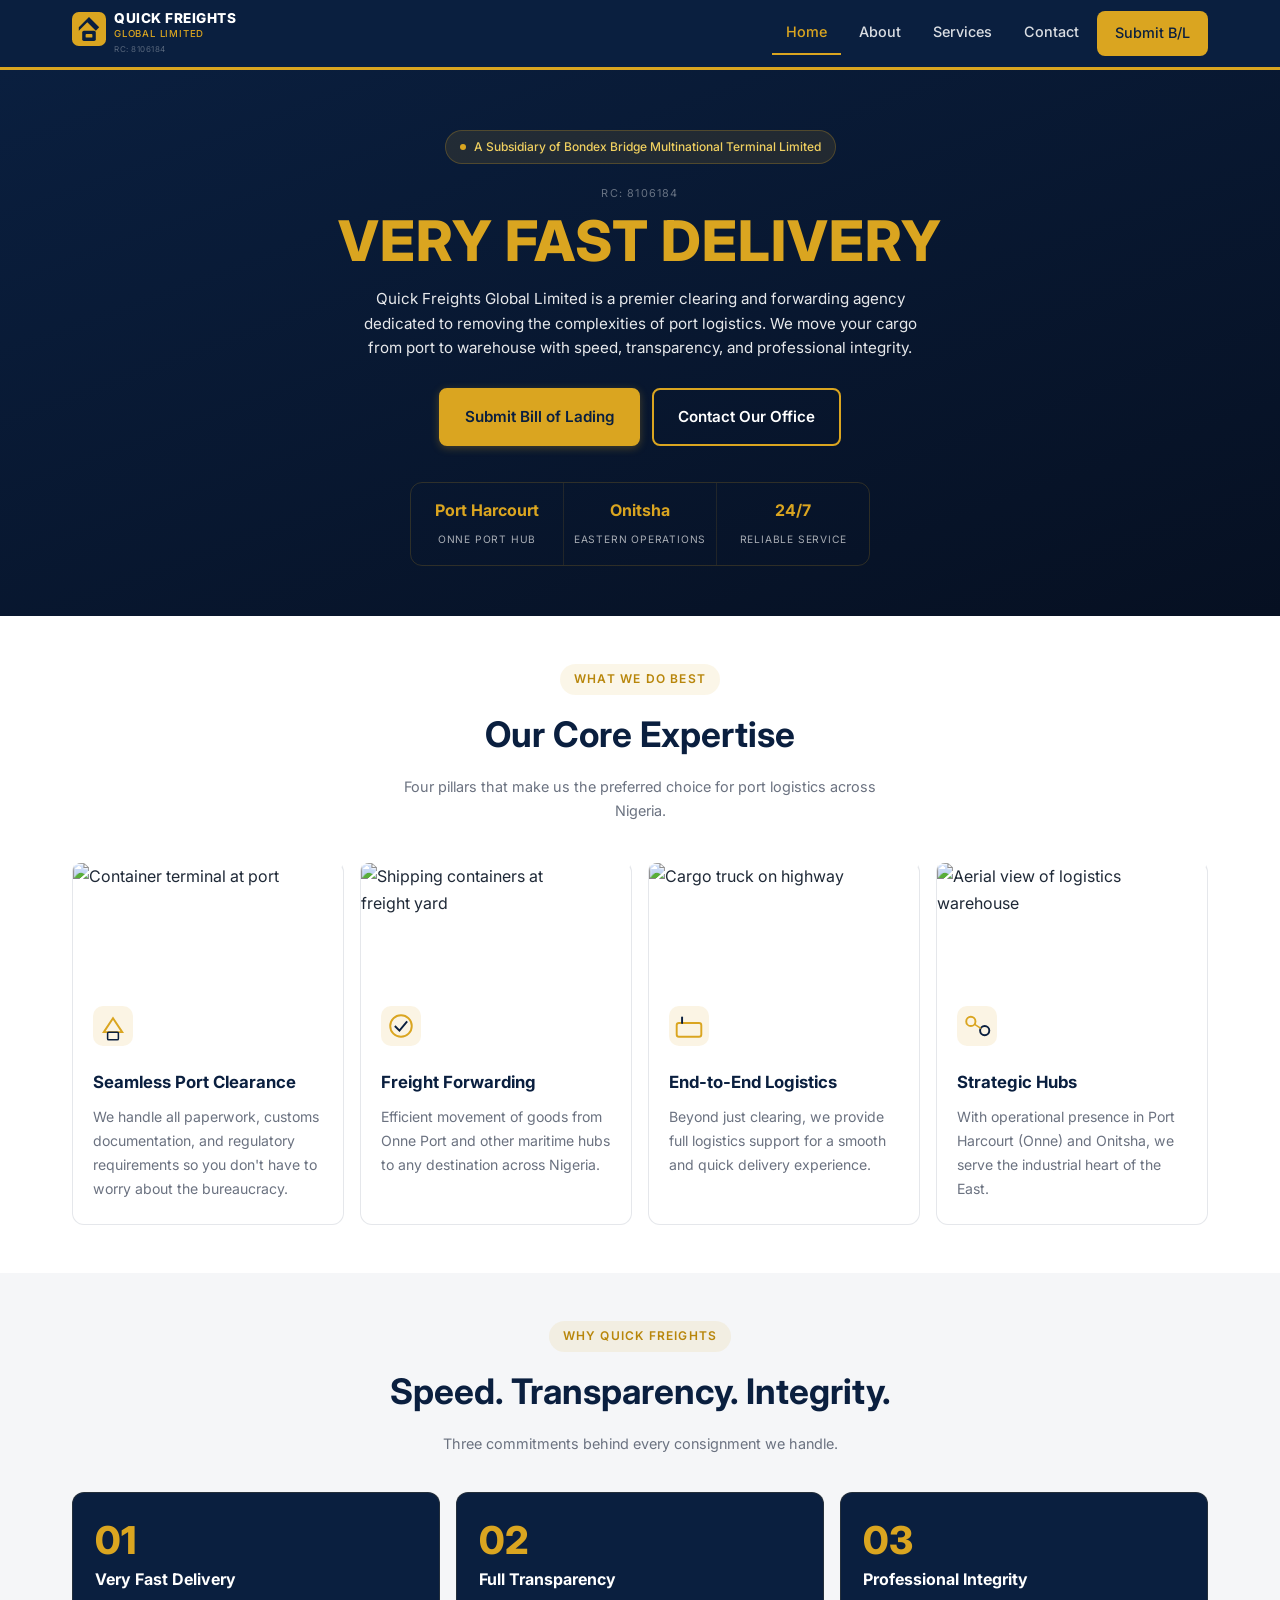
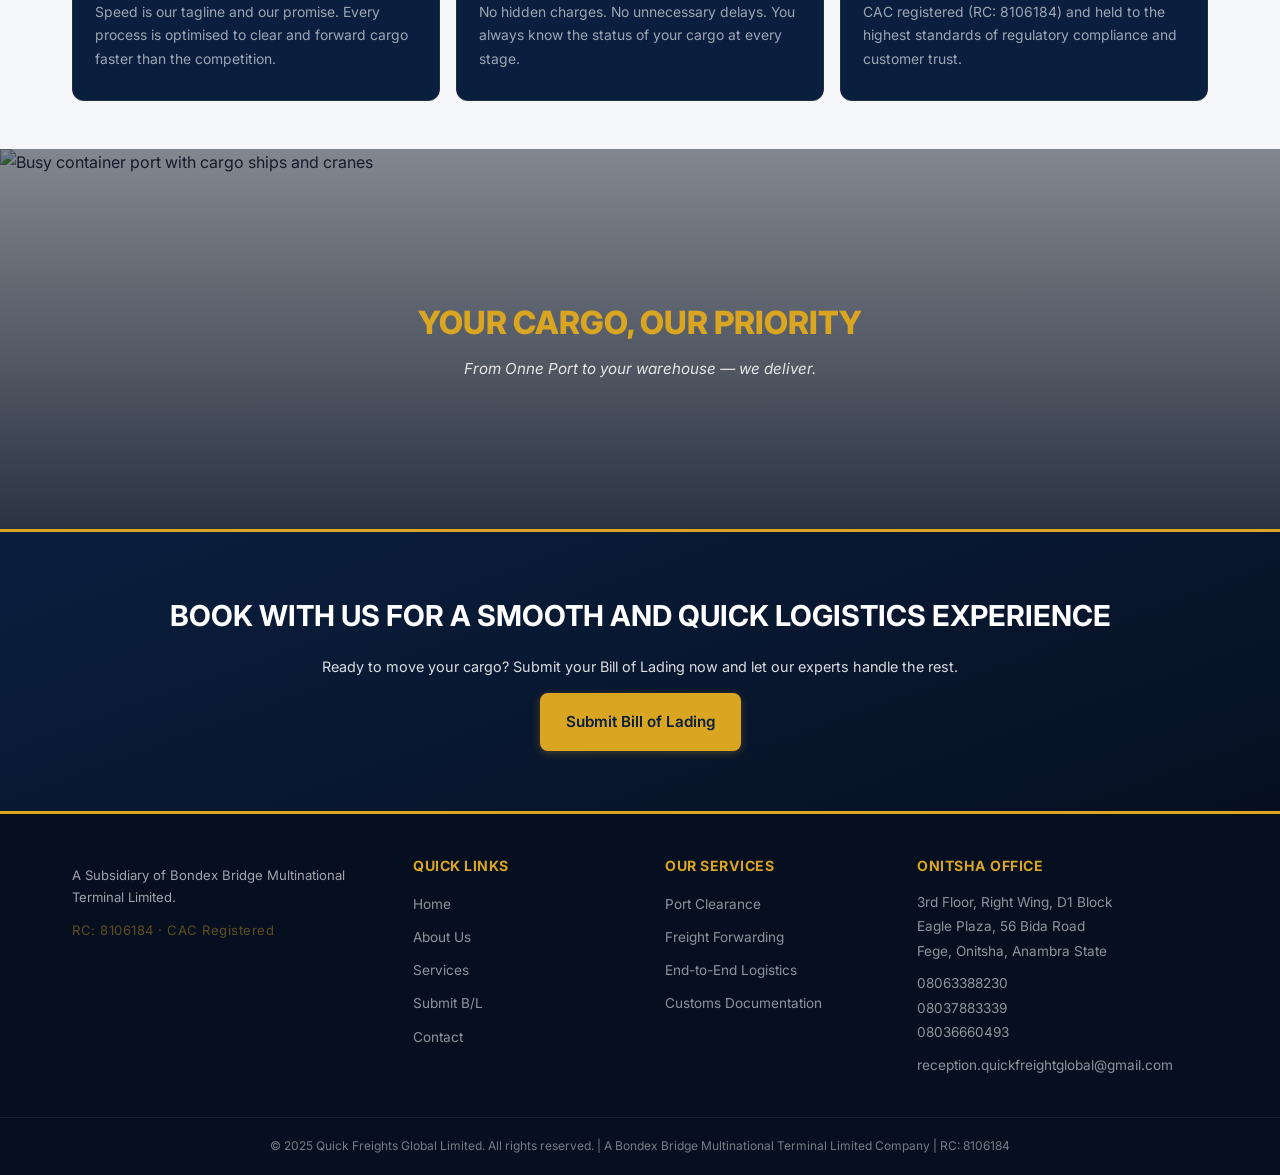
==== index.html @ 8887e92e "Add files via upload Initial website upload" ====
<!DOCTYPE html>
<html lang="en">
<head>
    <meta charset="UTF-8">
    <meta name="viewport" content="width=device-width, initial-scale=1.0, maximum-scale=5.0, viewport-fit=cover">
    <meta name="description" content="Quick Freights Global Limited — Very Fast Delivery. Premier clearing and forwarding agency in Nigeria. RC: 8106184.">
    <title>Quick Freights Global Limited | Very Fast Delivery</title>
    <link rel="stylesheet" href="styles.css">
    <link rel="preconnect" href="https://fonts.googleapis.com">
    <link rel="preconnect" href="https://fonts.gstatic.com" crossorigin>
    <link href="https://fonts.googleapis.com/css2?family=Inter:wght@400;500;600;700;800&display=swap" rel="stylesheet">
</head>
<body>
<a href="#main-content" class="skip-link">Skip to main content</a>

<header class="site-header">
    <div class="container header-inner">
        <a href="index.html" class="logo-link" aria-label="Quick Freights Global Limited Home">
            <div class="logo">
                <div class="logo-icon">
                    <svg width="40" height="40" viewBox="0 0 40 40" fill="none" aria-hidden="true"><rect width="40" height="40" rx="8" fill="#DAA520"/><path d="M8 22 L18 12 L28 22 L32 18 L20 6 L8 18 Z" fill="#0A1F3F"/><rect x="12" y="22" width="16" height="12" rx="2" fill="#0A1F3F"/><rect x="16" y="26" width="8" height="4" rx="1" fill="#DAA520"/></svg>
                </div>
                <div class="logo-text">
                    <span class="logo-name">QUICK FREIGHTS</span>
                    <span class="logo-sub">GLOBAL LIMITED</span>
                    <span class="logo-rc">RC: 8106184</span>
                </div>
            </div>
        </a>
        <nav class="main-nav" id="mainNav" aria-label="Main navigation">
            <button class="mobile-menu-toggle" id="menuToggle" aria-label="Toggle menu" aria-expanded="false"><span></span><span></span><span></span></button>
            <ul class="nav-list" id="navList">
                <li><a href="index.html" class="nav-link active">Home</a></li>
                <li><a href="about.html" class="nav-link">About</a></li>
                <li><a href="services.html" class="nav-link">Services</a></li>
                <li><a href="contact.html" class="nav-link">Contact</a></li>
                <li><a href="track.html" class="nav-link cta-nav">Submit B/L</a></li>
            </ul>
        </nav>
    </div>
</header>

<main id="main-content">

    <section class="hero">
        <div class="container hero-content">
            <div class="hero-badge"><span class="badge-dot"></span>A Subsidiary of Bondex Bridge Multinational Terminal Limited</div>
            <p class="hero-rc">RC: 8106184</p>
            <h1 class="hero-title">VERY FAST DELIVERY</h1>
            <p class="hero-subtitle">Quick Freights Global Limited is a premier clearing and forwarding agency dedicated to removing the complexities of port logistics. We move your cargo from port to warehouse with speed, transparency, and professional integrity.</p>
            <div class="hero-cta-group">
                <a href="track.html" class="btn btn-primary">Submit Bill of Lading</a>
                <a href="contact.html" class="btn btn-outline">Contact Our Office</a>
            </div>
            <div class="hero-stats">
                <div class="stat-item"><span class="stat-number">Port Harcourt</span><span class="stat-label">Onne Port Hub</span></div>
                <div class="stat-item"><span class="stat-number">Onitsha</span><span class="stat-label">Eastern Operations</span></div>
                <div class="stat-item"><span class="stat-number">24/7</span><span class="stat-label">Reliable Service</span></div>
            </div>
        </div>
    </section>

    <section class="expertise-section">
        <div class="container">
            <div class="section-header">
                <span class="section-tag">What We Do Best</span>
                <h2 class="section-title">Our Core Expertise</h2>
                <p class="section-desc">Four pillars that make us the preferred choice for port logistics across Nigeria.</p>
            </div>
            <div class="expertise-grid">
                <div class="expertise-card">
                    <div class="expertise-img"><img src="https://images.unsplash.com/photo-1586528116311-ad8dd3c8310d?w=400&q=75" alt="Container terminal at port" loading="lazy" width="400" height="225"></div>
                    <div class="expertise-icon" aria-hidden="true"><svg width="48" height="48" viewBox="0 0 52 52" fill="none"><rect width="52" height="52" rx="13" fill="#DAA520" fill-opacity="0.12"/><path d="M14 34 L26 16 L38 34 Z" stroke="#DAA520" stroke-width="2.5" fill="none"/><rect x="19" y="34" width="14" height="10" rx="1.5" stroke="#0A1F3F" stroke-width="2" fill="none"/></svg></div>
                    <h3>Seamless Port Clearance</h3>
                    <p>We handle all paperwork, customs documentation, and regulatory requirements so you don't have to worry about the bureaucracy.</p>
                </div>
                <div class="expertise-card">
                    <div class="expertise-img"><img src="https://images.unsplash.com/photo-1566576912321-d58ddd7a6088?w=400&q=75" alt="Shipping containers at freight yard" loading="lazy" width="400" height="225"></div>
                    <div class="expertise-icon" aria-hidden="true"><svg width="48" height="48" viewBox="0 0 52 52" fill="none"><rect width="52" height="52" rx="13" fill="#DAA520" fill-opacity="0.12"/><circle cx="26" cy="26" r="14" stroke="#DAA520" stroke-width="2.5" fill="none"/><path d="M18 26 L24 32 L34 20" stroke="#0A1F3F" stroke-width="2.5" fill="none"/></svg></div>
                    <h3>Freight Forwarding</h3>
                    <p>Efficient movement of goods from Onne Port and other maritime hubs to any destination across Nigeria.</p>
                </div>
                <div class="expertise-card">
                    <div class="expertise-img"><img src="https://images.unsplash.com/photo-1580674285054-bed31e145f59?w=400&q=75" alt="Cargo truck on highway" loading="lazy" width="400" height="225"></div>
                    <div class="expertise-icon" aria-hidden="true"><svg width="48" height="48" viewBox="0 0 52 52" fill="none"><rect width="52" height="52" rx="13" fill="#DAA520" fill-opacity="0.12"/><rect x="10" y="22" width="32" height="18" rx="3" stroke="#DAA520" stroke-width="2.5" fill="none"/><line x1="17" y1="15" x2="17" y2="22" stroke="#0A1F3F" stroke-width="2.5" stroke-linecap="round"/></svg></div>
                    <h3>End-to-End Logistics</h3>
                    <p>Beyond just clearing, we provide full logistics support for a smooth and quick delivery experience.</p>
                </div>
                <div class="expertise-card">
                    <div class="expertise-img"><img src="https://images.unsplash.com/photo-1494412574643-ff11b0a1c1c3?w=400&q=75" alt="Aerial view of logistics warehouse" loading="lazy" width="400" height="225"></div>
                    <div class="expertise-icon" aria-hidden="true"><svg width="48" height="48" viewBox="0 0 52 52" fill="none"><rect width="52" height="52" rx="13" fill="#DAA520" fill-opacity="0.12"/><circle cx="18" cy="20" r="6" stroke="#DAA520" stroke-width="2.5" fill="none"/><circle cx="36" cy="32" r="6" stroke="#0A1F3F" stroke-width="2.5" fill="none"/><line x1="23" y1="24" x2="31" y2="29" stroke="#DAA520" stroke-width="2"/></svg></div>
                    <h3>Strategic Hubs</h3>
                    <p>With operational presence in Port Harcourt (Onne) and Onitsha, we serve the industrial heart of the East.</p>
                </div>
            </div>
        </div>
    </section>

    <section class="why-section">
        <div class="container">
            <div class="section-header">
                <span class="section-tag">Why Quick Freights</span>
                <h2 class="section-title">Speed. Transparency. Integrity.</h2>
                <p class="section-desc">Three commitments behind every consignment we handle.</p>
            </div>
            <div class="why-grid">
                <div class="why-card"><span class="why-number">01</span><h4>Very Fast Delivery</h4><p>Speed is our tagline and our promise. Every process is optimised to clear and forward cargo faster than the competition.</p></div>
                <div class="why-card"><span class="why-number">02</span><h4>Full Transparency</h4><p>No hidden charges. No unnecessary delays. You always know the status of your cargo at every stage.</p></div>
                <div class="why-card"><span class="why-number">03</span><h4>Professional Integrity</h4><p>CAC registered (RC: 8106184) and held to the highest standards of regulatory compliance and customer trust.</p></div>
            </div>
        </div>
    </section>

    <section class="image-banner">
        <img src="https://images.unsplash.com/photo-1578575436955-ef29da568c6b?w=1400&q=80" alt="Busy container port with cargo ships and cranes" loading="lazy" width="1400" height="400">
        <div class="image-banner-overlay"><div class="container"><h3>Your Cargo, Our Priority</h3><p>From Onne Port to your warehouse — we deliver.</p></div></div>
    </section>

    <section class="cta-banner">
        <div class="container cta-banner-content">
            <h2>BOOK WITH US FOR A SMOOTH AND QUICK LOGISTICS EXPERIENCE</h2>
            <p>Ready to move your cargo? Submit your Bill of Lading now and let our experts handle the rest.</p>
            <a href="track.html" class="btn btn-primary">Submit Bill of Lading</a>
        </div>
    </section>

</main>

<footer class="site-footer">
    <div class="container footer-grid">
        <div class="footer-brand">
            <p>A Subsidiary of Bondex Bridge Multinational Terminal Limited.</p>
            <p class="rc-note">RC: 8106184 · CAC Registered</p>
        </div>
        <div class="footer-links"><h4>Quick Links</h4><ul><li><a href="index.html">Home</a></li><li><a href="about.html">About Us</a></li><li><a href="services.html">Services</a></li><li><a href="track.html">Submit B/L</a></li><li><a href="contact.html">Contact</a></li></ul></div>
        <div class="footer-links"><h4>Our Services</h4><ul><li><a href="services.html">Port Clearance</a></li><li><a href="services.html">Freight Forwarding</a></li><li><a href="services.html">End-to-End Logistics</a></li><li><a href="services.html">Customs Documentation</a></li></ul></div>
        <div class="footer-contact"><h4>Onitsha Office</h4><p>3rd Floor, Right Wing, D1 Block<br>Eagle Plaza, 56 Bida Road<br>Fege, Onitsha, Anambra State</p><p><a href="tel:08063388230">08063388230</a><br><a href="tel:08037883339">08037883339</a><br><a href="tel:08036660493">08036660493</a></p><p><a href="mailto:reception.quickfreightglobal@gmail.com">reception.quickfreightglobal@gmail.com</a></p></div>
    </div>
    <div class="footer-bottom"><div class="container"><p>&copy; 2025 Quick Freights Global Limited. All rights reserved. | A Bondex Bridge Multinational Terminal Limited Company | RC: 8106184</p></div></div>
</footer>

<script src="script.js"></script>
</body>
</html>
---- styles.css ----
/* ================================================================
   QUICK FREIGHTS GLOBAL LIMITED — STYLESHEET v5.0
   Navy #0A1F3F · Gold #DAA520
   RC: 8106184 | A Bondex Bridge Multinational Terminal Ltd Company
   Mobile-First | Production-Optimised
   ================================================================ */

:root {
    --navy:         #0A1F3F;
    --navy-light:   #132D56;
    --navy-dark:    #060F20;
    --gold:         #DAA520;
    --gold-light:   #F0D060;
    --gold-dark:    #B8860B;
    --white:        #FFFFFF;
    --light-grey:   #F5F6F8;
    --grey:         #6B7280;
    --dark-text:    #1F2937;
    --border:       #E5E7EB;
    --success:      #10B981;
    --error:        #EF4444;
    --font:         'Inter', -apple-system, BlinkMacSystemFont, 'Segoe UI', Roboto, sans-serif;
    --shadow-sm:    0 1px 2px rgba(0,0,0,0.05);
    --shadow-md:    0 4px 6px rgba(0,0,0,0.07);
    --shadow-lg:    0 10px 25px rgba(0,0,0,0.1);
    --radius:       8px;
    --radius-lg:    12px;
    --radius-xl:    16px;
    --transition:   color 0.28s ease, background-color 0.28s ease, border-color 0.28s ease, transform 0.28s ease, box-shadow 0.28s ease;
    --header-height:70px;
    --overlay-dark: linear-gradient(160deg, rgba(10,31,63,0.92) 0%, rgba(6,15,32,0.94) 100%);
    --overlay-medium: linear-gradient(160deg, rgba(10,31,63,0.88) 0%, rgba(13,43,84,0.84) 100%);
}

*, *::before, *::after { box-sizing: border-box; margin: 0; padding: 0; }

html { scroll-behavior: smooth; -webkit-text-size-adjust: 100%; -webkit-tap-highlight-color: transparent; }

body { font-family: var(--font); color: var(--dark-text); background: var(--white); line-height: 1.7; font-size: 16px; -webkit-font-smoothing: antialiased; overflow-x: hidden; }

img { max-width: 100%; height: auto; display: block; }
a { text-decoration: none; color: inherit; transition: var(--transition); }
ul { list-style: none; }

.container { width: 100%; max-width: 1200px; margin: 0 auto; padding: 0 16px; }
@media (min-width: 576px) { .container { padding: 0 24px; } }
@media (min-width: 992px) { .container { padding: 0 32px; } }

.skip-link { position: absolute; top: -100px; left: 16px; background: var(--gold); color: var(--navy); padding: 8px 16px; border-radius: 0 0 var(--radius) var(--radius); z-index: 10000; font-weight: 600; }
.skip-link:focus { top: 0; }

/* BUTTONS */
.btn { display: inline-flex; align-items: center; justify-content: center; padding: 14px 24px; font-weight: 600; font-size: 0.95rem; border-radius: var(--radius); cursor: pointer; transition: var(--transition); border: 2px solid transparent; text-align: center; min-height: 48px; white-space: nowrap; touch-action: manipulation; }
.btn:active { transform: scale(0.97); }
.btn-primary { background: var(--gold); color: var(--navy); border-color: var(--gold); box-shadow: 0 2px 8px rgba(218,165,32,0.3); }
.btn-outline { background: transparent; color: var(--white); border-color: var(--gold); }
.btn-outline-dark { background: transparent; color: var(--navy); border-color: var(--navy); }
.btn-full { width: 100%; }
.cta-nav { background: var(--gold) !important; color: var(--navy) !important; padding: 10px 20px !important; border-radius: var(--radius); font-weight: 700; display: inline-block; }

@media (hover: hover) {
    .btn-primary:hover { background: var(--gold-dark); border-color: var(--gold-dark); color: var(--white); }
    .btn-outline:hover { background: var(--gold); color: var(--navy); border-color: var(--gold); }
    .btn-outline-dark:hover { background: var(--navy); color: var(--white); }
}

.btn:focus-visible { outline: none; box-shadow: 0 0 0 4px rgba(218,165,32,0.35); }

/* HEADER */
.site-header { background: var(--navy); position: sticky; top: 0; z-index: 1000; border-bottom: 3px solid var(--gold); height: var(--header-height); display: flex; align-items: center; }
.header-inner { display: flex; align-items: center; justify-content: space-between; height: 100%; }
.logo-link { display: flex; align-items: center; flex-shrink: 0; z-index: 1001; }
.logo { display: flex; align-items: center; gap: 8px; }
.logo-icon svg { width: 34px; height: 34px; }
.logo-text { display: flex; flex-direction: column; }
.logo-name { font-weight: 800; font-size: 0.85rem; color: var(--white); letter-spacing: 0.5px; line-height: 1.1; }
.logo-sub { font-size: 0.6rem; color: var(--gold); letter-spacing: 0.8px; font-weight: 500; }
.logo-rc { font-size: 0.5rem; color: rgba(255,255,255,0.32); letter-spacing: 0.5px; margin-top: 1px; }

/* MOBILE MENU */
.mobile-menu-toggle { display: flex; flex-direction: column; gap: 5px; background: none; border: none; cursor: pointer; padding: 10px 8px; z-index: 1001; }
.mobile-menu-toggle span { display: block; width: 26px; height: 2.5px; background: var(--white); border-radius: 2px; transition: var(--transition); }
.mobile-menu-toggle.active span:nth-child(1) { transform: translateY(7.5px) rotate(45deg); }
.mobile-menu-toggle.active span:nth-child(2) { opacity: 0; }
.mobile-menu-toggle.active span:nth-child(3) { transform: translateY(-7.5px) rotate(-45deg); }

.nav-list { display: flex; flex-direction: column; position: fixed; top: 0; right: -100%; width: 280px; max-width: 85vw; height: 100dvh; background: var(--navy-dark); padding: calc(var(--header-height) + 20px) 24px 32px; gap: 4px; transition: right 0.35s cubic-bezier(0.4,0,0.2,1); z-index: 1000; overflow-y: auto; box-shadow: -4px 0 20px rgba(0,0,0,0.3); }
.nav-list.active { right: 0; }
.nav-link { color: rgba(255,255,255,0.85); padding: 14px 16px; border-radius: var(--radius); font-weight: 500; font-size: 1rem; display: block; border-left: 3px solid transparent; }
.nav-link:hover, .nav-link.active { color: var(--gold); background: rgba(218,165,32,0.08); border-left-color: var(--gold); }
.nav-link.cta-nav { border-left: 3px solid var(--gold); margin-top: 8px; text-align: center; }
.nav-overlay { display: none; position: fixed; inset: 0; background: rgba(0,0,0,0.5); z-index: 999; }
.nav-overlay.active { display: block; }

@media (min-width: 992px) {
    .mobile-menu-toggle { display: none; }
    .nav-list { position: static; flex-direction: row; width: auto; max-width: none; height: auto; background: transparent; padding: 0; gap: 4px; overflow-y: visible; box-shadow: none; right: auto; align-items: center; }
    .nav-link { padding: 8px 14px; font-size: 0.9rem; border-left: none; border-bottom: 2px solid transparent; border-radius: 0; }
    .nav-link:hover, .nav-link.active { border-left-color: transparent; border-bottom-color: var(--gold); background: transparent; }
    .nav-link.cta-nav { border-left: none; margin-top: 0; padding: 10px 18px !important; border-radius: var(--radius); border-bottom: none; }
}

/* HERO */
.hero { background-color: var(--navy); background-image: var(--overlay-dark), url('https://images.unsplash.com/photo-1586528116311-ad8dd3c8310d?w=1200&q=80'); background-size: cover; background-position: center; background-repeat: no-repeat; padding: 48px 0 40px; position: relative; overflow: hidden; text-align: center; }
.hero-content { position: relative; z-index: 1; color: var(--white); }
.hero-badge { display: inline-flex; align-items: center; gap: 8px; background: rgba(218,165,32,0.12); border: 1px solid rgba(218,165,32,0.25); color: var(--gold-light); padding: 6px 14px; border-radius: 50px; font-size: 0.75rem; font-weight: 500; margin-bottom: 20px; }
.badge-dot { width: 6px; height: 6px; border-radius: 50%; background: var(--gold); flex-shrink: 0; }
.hero-rc { font-size: 0.68rem; color: rgba(255,255,255,0.38); letter-spacing: 1.2px; text-transform: uppercase; margin-bottom: 6px; }
.hero-title { font-size: clamp(2rem, 5vw, 3.5rem); font-weight: 800; letter-spacing: 1px; margin-bottom: 14px; color: var(--gold); text-transform: uppercase; line-height: 1.15; }
.hero-subtitle { font-size: 0.95rem; color: rgba(255,255,255,0.9); margin-bottom: 28px; line-height: 1.6; padding: 0 8px; max-width: 600px; margin-left: auto; margin-right: auto; }
.hero-cta-group { display: flex; flex-direction: column; gap: 12px; align-items: center; margin-bottom: 36px; }
.hero-cta-group .btn { width: 100%; max-width: 320px; }
.hero-stats { display: flex; gap: 0; justify-content: center; flex-wrap: wrap; border: 1px solid rgba(218,165,32,0.18); border-radius: var(--radius-lg); overflow: hidden; max-width: 460px; margin: 0 auto; }
.stat-item { flex: 1; padding: 14px 8px; text-align: center; border-right: 1px solid rgba(218,165,32,0.12); }
.stat-item:last-child { border-right: none; }
.stat-number { display: block; font-size: 1rem; font-weight: 700; color: var(--gold); }
.stat-label { font-size: 0.64rem; color: rgba(255,255,255,0.65); text-transform: uppercase; letter-spacing: 0.8px; margin-top: 2px; }

@media (min-width: 576px) { .hero { padding: 60px 0 50px; } .hero-cta-group { flex-direction: row; justify-content: center; } .hero-cta-group .btn { width: auto; } }
@media (max-width: 576px) { .hero { background-image: var(--overlay-dark), url('https://images.unsplash.com/photo-1586528116311-ad8dd3c8310d?w=600&q=60'); } }

/* SECTION HELPERS */
.section-header { text-align: center; margin-bottom: 36px; }
.section-tag { display: inline-block; color: var(--gold-dark); font-weight: 600; font-size: 0.75rem; text-transform: uppercase; letter-spacing: 1.2px; margin-bottom: 10px; background: rgba(218,165,32,0.1); padding: 5px 14px; border-radius: 50px; }
.section-title { font-size: clamp(1.6rem, 3vw, 2.2rem); font-weight: 700; color: var(--navy); margin-bottom: 10px; }
.section-desc { color: var(--grey); font-size: 0.9rem; max-width: 520px; margin: 0 auto; }

/* EXPERTISE CARDS */
.expertise-section { padding: 48px 0; background: var(--white); }
.expertise-grid { display: grid; grid-template-columns: 1fr; gap: 16px; }
.expertise-card { background: var(--white); border: 1px solid var(--border); border-radius: var(--radius-lg); padding: 24px 20px; border-top: 3px solid transparent; transition: var(--transition); }
@media (hover: hover) { .expertise-card:hover { border-top-color: var(--gold); box-shadow: var(--shadow-lg); transform: translateY(-4px); } }
.expertise-img { width: 100%; aspect-ratio: 16/9; overflow: hidden; border-radius: var(--radius) var(--radius) 0 0; margin: -24px -20px 14px -20px; }
.expertise-img img { width: 100%; height: 100%; object-fit: cover; transition: transform 0.4s ease; }
.expertise-card:hover .expertise-img img { transform: scale(1.05); }
.expertise-icon { margin-bottom: 14px; }
.expertise-icon svg { width: 40px; height: 40px; }
.expertise-card h3 { font-size: 1.05rem; font-weight: 700; color: var(--navy); margin-bottom: 8px; }
.expertise-card p { color: var(--grey); font-size: 0.88rem; line-height: 1.7; }
@media (min-width: 576px) { .expertise-grid { grid-template-columns: repeat(2, 1fr); } }
@media (min-width: 992px) { .expertise-grid { grid-template-columns: repeat(4, 1fr); } }

/* WHY US */
.why-section { padding: 48px 0; background: var(--light-grey); }
.why-grid { display: grid; grid-template-columns: 1fr; gap: 16px; }
.why-card { background: var(--navy); border-radius: var(--radius-lg); padding: 28px 22px; border: 1px solid rgba(218,165,32,0.12); }
.why-number { font-size: 2.4rem; font-weight: 800; color: var(--gold); display: block; margin-bottom: 6px; line-height: 1; }
.why-card h4 { font-size: 1rem; font-weight: 700; color: var(--white); margin-bottom: 8px; }
.why-card p { font-size: 0.87rem; color: rgba(255,255,255,0.6); line-height: 1.7; }
@media (min-width: 576px) { .why-grid { grid-template-columns: repeat(3, 1fr); } }

/* IMAGE BANNER */
.image-banner { position: relative; width: 100%; height: 280px; overflow: hidden; }
.image-banner img { width: 100%; height: 100%; object-fit: cover; }
.image-banner-overlay { position: absolute; inset: 0; background: linear-gradient(180deg, rgba(6,15,32,0.5) 0%, rgba(6,15,32,0.85) 100%); display: flex; align-items: center; justify-content: center; text-align: center; }
.image-banner-overlay h3 { font-size: clamp(1.2rem, 3vw, 2rem); font-weight: 800; color: var(--gold); text-transform: uppercase; margin-bottom: 6px; }
.image-banner-overlay p { font-size: 0.95rem; color: rgba(255,255,255,0.85); font-style: italic; }
@media (max-width: 576px) { .image-banner { height: 220px; } }
@media (min-width: 768px) { .image-banner { height: 380px; } }

/* CTA BANNER */
.cta-banner { background-color: var(--navy); background-image: var(--overlay-dark), url('https://images.unsplash.com/photo-1566576912321-d58ddd7a6088?w=1200&q=75'); background-size: cover; background-position: center; background-repeat: no-repeat; padding: 40px 0; text-align: center; border-top: 3px solid var(--gold); border-bottom: 3px solid var(--gold); }
.cta-banner-content { display: flex; flex-direction: column; align-items: center; gap: 14px; }
.cta-banner h2 { font-size: clamp(1.3rem, 2.5vw, 1.8rem); font-weight: 700; color: var(--white); }
.cta-banner p { color: rgba(255,255,255,0.85); font-size: 0.9rem; }
@media (min-width: 576px) { .cta-banner { padding: 50px 0; } }
@media (min-width: 768px) { .cta-banner { padding: 60px 0; } }
@media (max-width: 576px) { .cta-banner { background-image: var(--overlay-dark), url('https://images.unsplash.com/photo-1566576912321-d58ddd7a6088?w=600&q=60'); } }

/* PAGE HEADER */
.page-header { background-color: var(--navy); background-image: var(--overlay-medium), url('https://images.unsplash.com/photo-1494412574643-ff11b0a1c1c3?w=1200&q=75'); background-size: cover; background-position: center; background-repeat: no-repeat; padding: 36px 0; text-align: center; }
.page-header .section-tag { color: var(--gold-light); background: rgba(218,165,32,0.15); }
.page-header h1 { font-size: clamp(1.6rem, 3vw, 2.5rem); font-weight: 700; color: var(--white); margin-bottom: 6px; }
.page-header p { color: rgba(255,255,255,0.85); font-size: 0.9rem; }
@media (min-width: 576px) { .page-header { padding: 44px 0; } }
@media (min-width: 768px) { .page-header { padding: 56px 0; } }
@media (max-width: 576px) { .page-header { background-image: var(--overlay-medium), url('https://images.unsplash.com/photo-1494412574643-ff11b0a1c1c3?w=600&q=60'); } }

/* ABOUT PAGE */
.about-story { padding: 40px 0; background: var(--white); }
.about-grid { display: flex; flex-direction: column; gap: 28px; }
.about-text h2 { font-size: 1.4rem; color: var(--navy); margin-bottom: 14px; }
.about-text p { color: var(--grey); margin-bottom: 12px; font-size: 0.9rem; line-height: 1.7; }
.about-values-box { background: var(--light-grey); padding: 24px 20px; border-radius: var(--radius-lg); border-left: 4px solid var(--gold); position: relative; overflow: hidden; }
.about-values-box::before { content: ''; position: absolute; top: -20px; right: -20px; width: 100px; height: 100px; background: rgba(218,165,32,0.05); border-radius: 50%; }
.about-values-box h3 { color: var(--navy); margin-bottom: 6px; font-size: 1rem; position: relative; z-index: 1; }
.about-values-box p { color: var(--grey); margin-bottom: 16px; font-size: 0.88rem; position: relative; z-index: 1; }
.values-section { padding: 40px 0; background: var(--light-grey); }
.values-grid { display: grid; grid-template-columns: 1fr; gap: 14px; }
.value-item { background: var(--white); padding: 22px 18px; border-radius: var(--radius-lg); text-align: center; transition: var(--transition); }
@media (hover: hover) { .value-item:hover { box-shadow: var(--shadow-lg); transform: translateY(-3px); } }
.value-number { font-size: 2rem; font-weight: 800; color: var(--gold); display: block; margin-bottom: 6px; }
.value-item h4 { color: var(--navy); margin-bottom: 6px; }
.value-item p { color: var(--grey); font-size: 0.85rem; }
@media (min-width: 576px) { .values-grid { grid-template-columns: repeat(2, 1fr); } }
@media (min-width: 768px) { .about-grid { flex-direction: row; gap: 40px; } .about-text { flex: 1.5; } .about-values-box { flex: 1; } .values-grid { grid-template-columns: repeat(4, 1fr); } }

/* SERVICES PAGE */
.services-detailed { padding: 40px 0; background: var(--white); }
.service-row { display: flex; flex-direction: column; gap: 20px; margin-bottom: 36px; }
.service-icon-large { flex-shrink: 0; text-align: center; width: 100%; }
.service-icon-large svg { width: 60px; height: 60px; }
.service-details h2 { font-size: 1.3rem; color: var(--navy); margin-bottom: 10px; }
.service-details p { color: var(--grey); margin-bottom: 12px; font-size: 0.9rem; line-height: 1.7; }
.service-features { list-style: disc; padding-left: 18px; color: var(--grey); }
.service-features li { margin-bottom: 5px; font-size: 0.88rem; }
.service-features li::marker { color: var(--gold); }
@media (min-width: 576px) { .service-row { flex-direction: row; gap: 28px; } .service-row.reverse { flex-direction: row-reverse; } .service-icon-large { width: auto; text-align: left; } .service-icon-large svg { width: 70px; height: 70px; } }

/* CONTACT PAGE */
.contact-section { padding: 40px 0; background: var(--white); }
.contact-grid { display: grid; grid-template-columns: 1fr; gap: 16px; }
.contact-card { background: var(--white); border: 1px solid var(--border); border-radius: var(--radius-lg); padding: 24px 20px; text-align: center; position: relative; overflow: hidden; transition: var(--transition); }
@media (hover: hover) { .contact-card:hover { box-shadow: var(--shadow-lg); border-top-color: var(--gold); } }
.contact-card::after { content: ''; position: absolute; bottom: -15px; right: -15px; width: 60px; height: 60px; background: rgba(218,165,32,0.06); border-radius: 50%; }
.contact-icon { margin-bottom: 12px; position: relative; z-index: 1; }
.contact-icon svg { width: 36px; height: 36px; }
.contact-card h3 { color: var(--navy); margin-bottom: 8px; font-size: 1.05rem; position: relative; z-index: 1; }
.contact-card p, .contact-card a { color: var(--grey); font-size: 0.9rem; word-break: break-word; position: relative; z-index: 1; }
.contact-card a { text-decoration: underline; text-underline-offset: 2px; }
.contact-card a:hover { color: var(--gold); }
@media (min-width: 576px) { .contact-grid { grid-template-columns: repeat(3, 1fr); } }

/* HUB CARDS */
.hubs-section { padding: 0 0 48px; background: var(--white); }
.hubs-grid { display: grid; grid-template-columns: 1fr; gap: 16px; }
.hub-card { background: var(--light-grey); border-radius: var(--radius-lg); padding: 24px 20px; border-left: 4px solid var(--gold); }
.hub-badge { display: inline-block; background: rgba(218,165,32,0.12); color: var(--gold-dark); font-size: 0.7rem; font-weight: 700; text-transform: uppercase; padding: 3px 10px; border-radius: 50px; margin-bottom: 10px; }
.hub-card h3 { font-size: 1.05rem; font-weight: 700; color: var(--navy); margin-bottom: 8px; }
.hub-card .addr { font-size: 0.88rem; color: var(--grey); line-height: 1.8; margin-bottom: 12px; }
.hub-phones a { display: block; font-size: 0.9rem; font-weight: 600; color: var(--navy); padding: 2px 0; }
.hub-phones a:hover { color: var(--gold-dark); }
@media (min-width: 576px) { .hubs-grid { grid-template-columns: repeat(2, 1fr); } }

/* FORM SECTION */
.form-section { padding: 36px 0; background: var(--light-grey); min-height: 60vh; }
.form-container { width: 100%; max-width: 580px; margin: 0 auto; background: var(--white); padding: 24px 18px; border-radius: var(--radius-xl); box-shadow: var(--shadow-md); border-top: 4px solid var(--gold); }
.bl-form { display: flex; flex-direction: column; gap: 18px; }
.form-group { display: flex; flex-direction: column; gap: 5px; }
.form-group label { font-weight: 600; color: var(--navy); font-size: 0.88rem; }
.required { color: var(--error); font-weight: 700; }
.form-group input, .form-group textarea { padding: 12px 14px; border: 2px solid var(--border); border-radius: var(--radius); font-family: var(--font); font-size: 1rem; width: 100%; background: var(--white); }
.form-group input:focus, .form-group textarea:focus { outline: none; border-color: var(--gold); box-shadow: 0 0 0 3px rgba(218,165,32,0.15); }
.form-group textarea { resize: vertical; min-height: 90px; }
.form-group small { color: var(--grey); font-size: 0.78rem; }
.field-error { color: var(--error); font-size: 0.75rem; font-weight: 500; min-height: 16px; display: block; margin-top: 2px; }
.success-message, .error-message { text-align: center; padding: 20px 0; }
.success-icon { margin-bottom: 14px; }
.success-message h2 { color: var(--navy); margin-bottom: 10px; font-size: 1.3rem; }
.success-message p { color: var(--grey); }
.tracking-id-display { font-size: 1.4rem; font-weight: 800; color: var(--navy); background: rgba(218,165,32,0.1); padding: 14px 20px; border-radius: var(--radius); display: inline-block; margin: 10px 0; border: 2px dashed var(--gold); letter-spacing: 1px; word-break: break-all; }
.note { font-size: 0.8rem; color: var(--grey); margin: 10px 0 16px; }
.error-message p { color: var(--error); margin-bottom: 14px; font-weight: 500; }
@media (min-width: 768px) { .form-container { padding: 40px 36px; } }

/* FILE UPLOAD */
.file-upload-wrapper { position: relative; width: 100%; }
.file-input { position: absolute; width: 100%; height: 100%; opacity: 0; cursor: pointer; z-index: 2; }
.file-upload-label { display: flex; align-items: center; gap: 10px; padding: 14px 16px; border: 2px dashed var(--border); border-radius: var(--radius); cursor: pointer; transition: var(--transition); background: var(--light-grey); min-height: 52px; }
.file-upload-label:hover { border-color: var(--gold); background: rgba(218,165,32,0.04); }
.file-upload-wrapper.dragover .file-upload-label { border-color: var(--gold); background: #fff8e8; }
.file-upload-label span { font-size: 0.88rem; color: var(--grey); overflow: hidden; text-overflow: ellipsis; white-space: nowrap; }
.file-upload-label svg { flex-shrink: 0; }

/* FOOTER */
.site-footer { background: var(--navy-dark); color: rgba(255,255,255,0.62); padding-top: 40px; position: relative; }
.site-footer::before { content: ''; position: absolute; top: 0; left: 0; right: 0; bottom: 0; background: url("data:image/svg+xml,%3Csvg width='40' height='40' xmlns='http://www.w3.org/2000/svg'%3E%3Ccircle cx='20' cy='20' r='0.5' fill='rgba(255,255,255,0.03)'/%3E%3C/svg%3E"); pointer-events: none; }
.footer-grid { display: grid; grid-template-columns: 1fr; gap: 28px; margin-bottom: 32px; position: relative; z-index: 1; }
.footer-brand p { font-size: 0.82rem; margin-top: 10px; }
.rc-note { font-size: 0.7rem; color: rgba(218,165,32,0.42); margin-top: 6px; letter-spacing: 0.5px; }
.footer-links h4, .footer-contact h4 { color: var(--gold); margin-bottom: 12px; font-size: 0.88rem; text-transform: uppercase; letter-spacing: 0.5px; font-weight: 700; }
.footer-links ul li { margin-bottom: 6px; }
.footer-links ul li a, .footer-contact p, .footer-contact a { color: rgba(255,255,255,0.55); font-size: 0.85rem; transition: color 0.2s; }
.footer-links ul li a:hover, .footer-contact a:hover { color: var(--gold); }
.footer-contact p { line-height: 1.8; margin-bottom: 8px; }
.footer-bottom { border-top: 1px solid rgba(255,255,255,0.08); padding: 18px 0; text-align: center; position: relative; z-index: 1; }
.footer-bottom p { font-size: 0.75rem; color: rgba(255,255,255,0.45); }
@media (min-width: 576px) { .footer-grid { grid-template-columns: repeat(2, 1fr); } }
@media (min-width: 768px) { .footer-grid { grid-template-columns: 1.4fr 1fr 1fr 1.3fr; } }

/* ACCESSIBILITY */
a:focus-visible, input:focus-visible, textarea:focus-visible { outline: 2px solid var(--gold); outline-offset: 2px; }

/* REDUCED MOTION */
@media (prefers-reduced-motion: reduce) { *, *::before, *::after { animation-duration: 0.01ms !important; transition-duration: 0.01ms !important; scroll-behavior: auto !important; } }
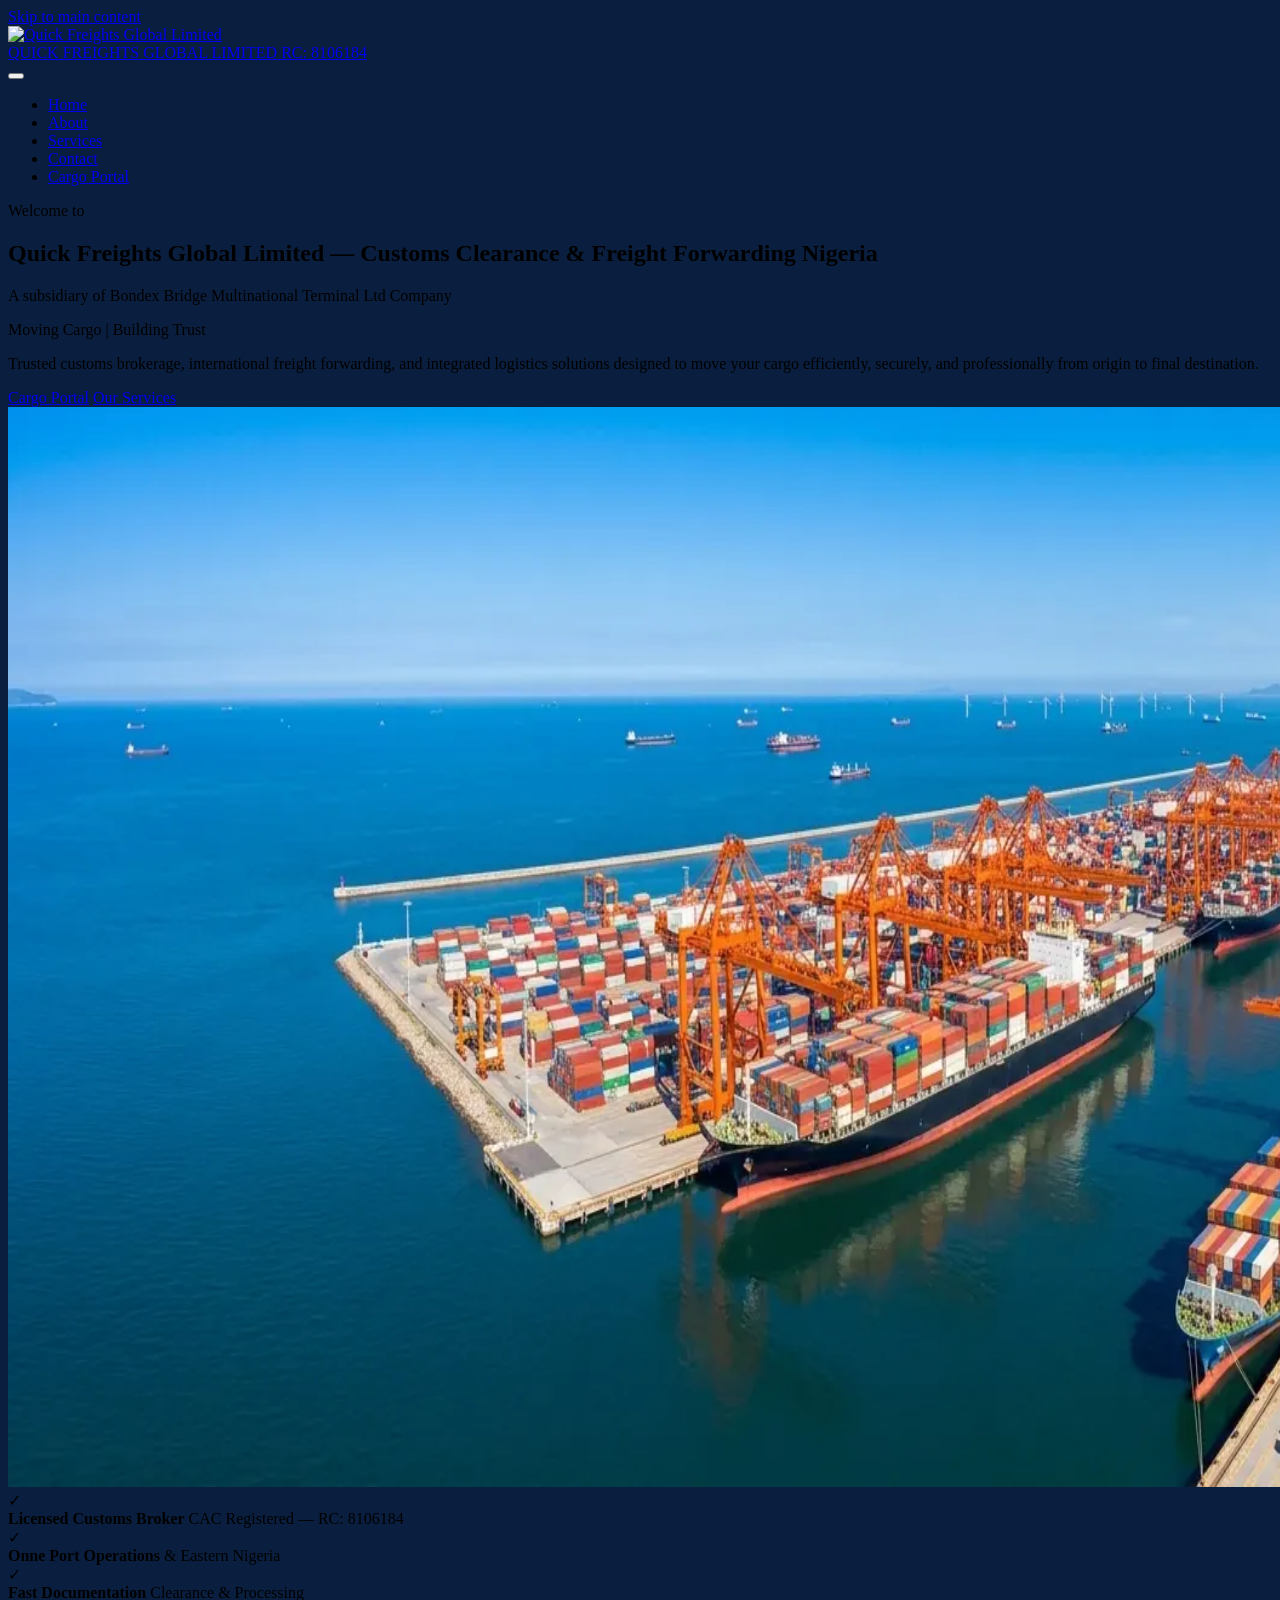
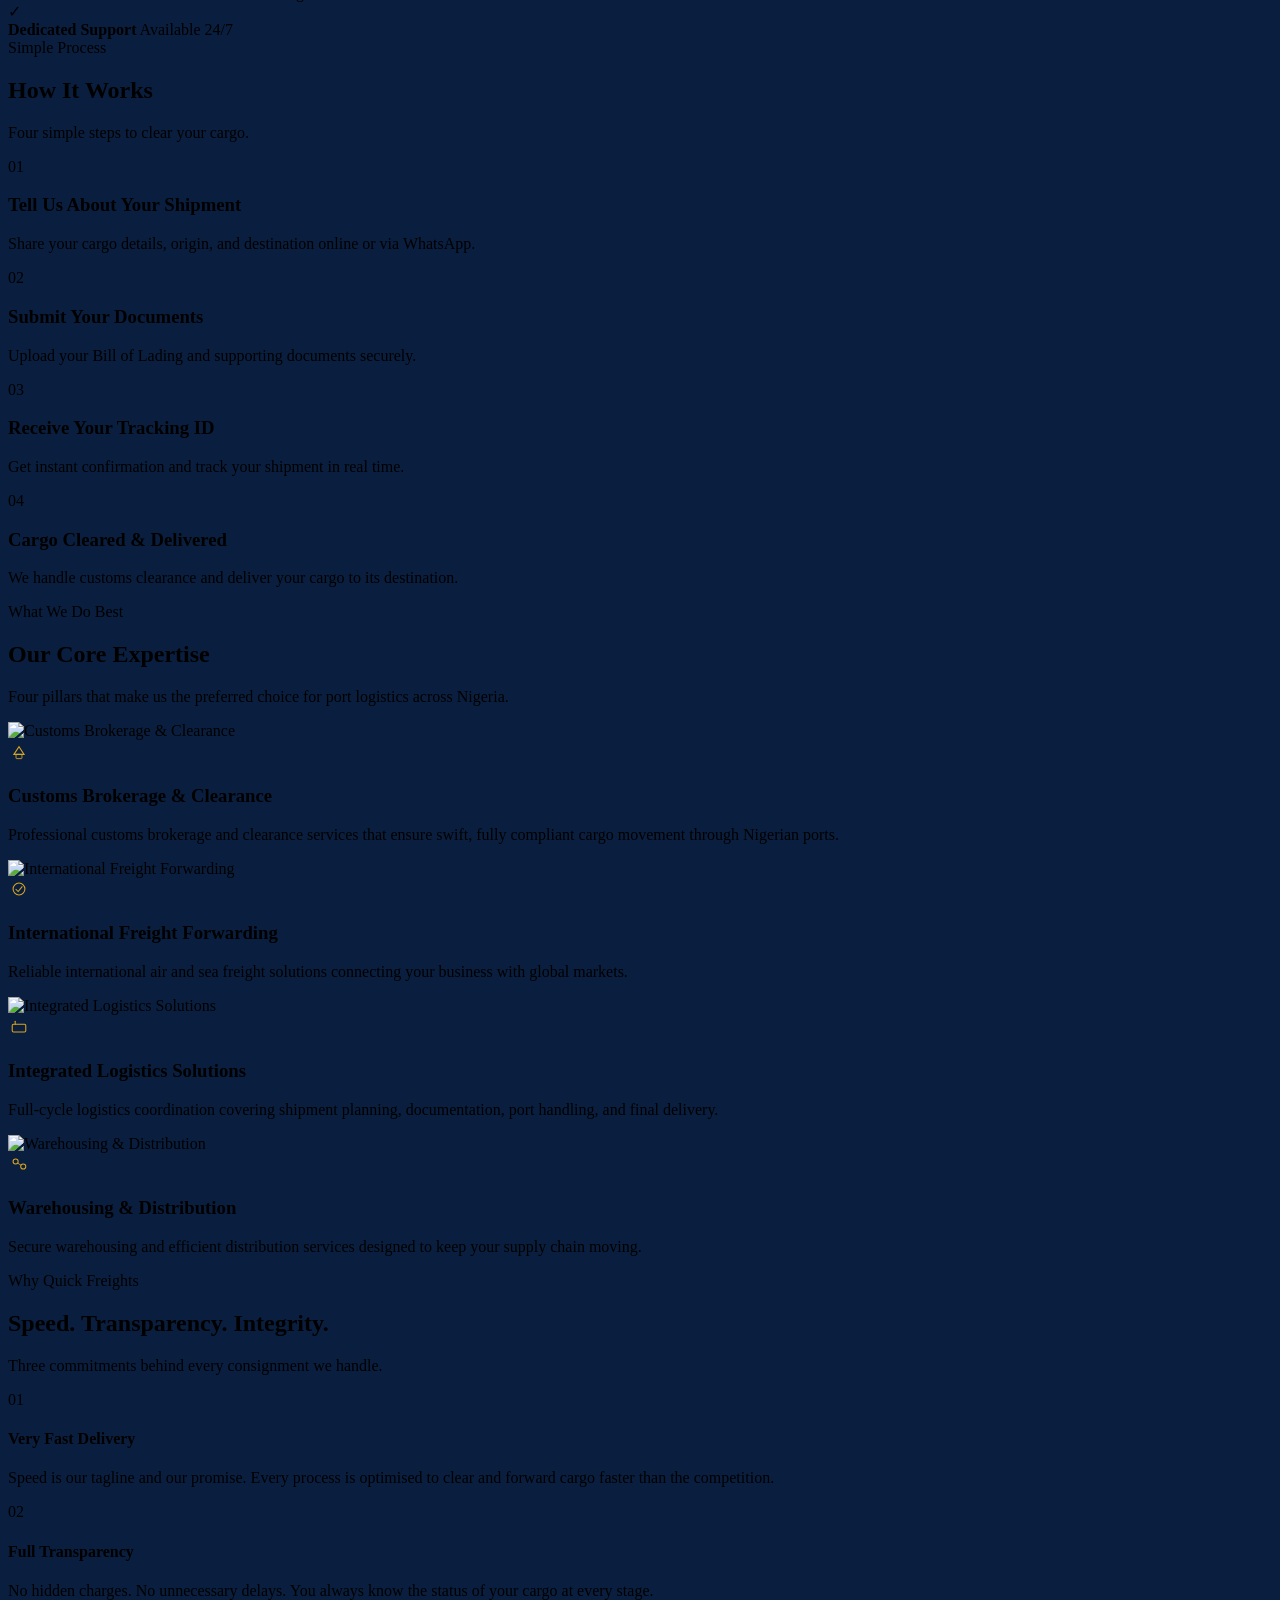
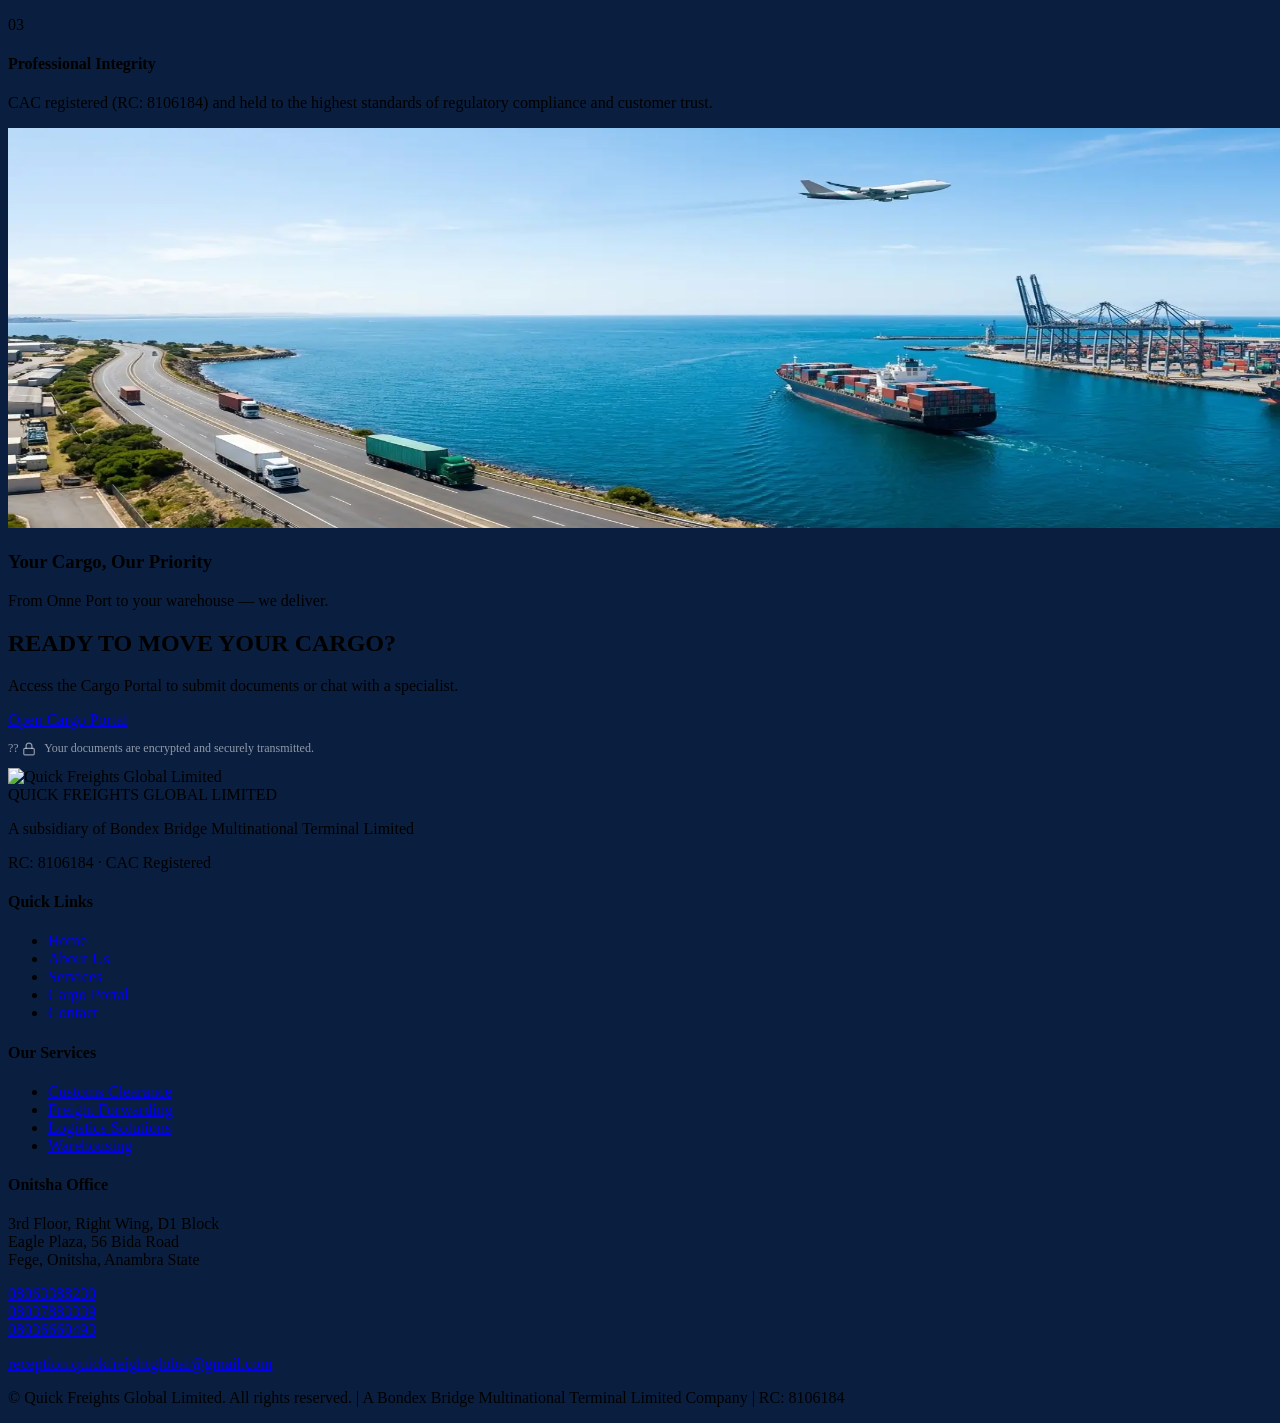
==== commit 50e98285: "feat: V1.1 final — LocalBusiness schema, image optimization, docs restructure, privacy policy" ====
--- a/index.html
+++ b/index.html
@@ -1,144 +1,620 @@
-<!DOCTYPE html>
-<html lang="en">
-<head>
-    <meta charset="UTF-8">
-    <meta name="viewport" content="width=device-width, initial-scale=1.0, maximum-scale=5.0, viewport-fit=cover">
-    <meta name="description" content="Quick Freights Global Limited — Very Fast Delivery. Premier clearing and forwarding agency in Nigeria. RC: 8106184.">
-    <title>Quick Freights Global Limited | Very Fast Delivery</title>
-    <link rel="stylesheet" href="styles.css">
-    <link rel="preconnect" href="https://fonts.googleapis.com">
-    <link rel="preconnect" href="https://fonts.gstatic.com" crossorigin>
-    <link href="https://fonts.googleapis.com/css2?family=Inter:wght@400;500;600;700;800&display=swap" rel="stylesheet">
-</head>
-<body>
-<a href="#main-content" class="skip-link">Skip to main content</a>
-
-<header class="site-header">
-    <div class="container header-inner">
-        <a href="index.html" class="logo-link" aria-label="Quick Freights Global Limited Home">
-            <div class="logo">
-                <div class="logo-icon">
-                    <svg width="40" height="40" viewBox="0 0 40 40" fill="none" aria-hidden="true"><rect width="40" height="40" rx="8" fill="#DAA520"/><path d="M8 22 L18 12 L28 22 L32 18 L20 6 L8 18 Z" fill="#0A1F3F"/><rect x="12" y="22" width="16" height="12" rx="2" fill="#0A1F3F"/><rect x="16" y="26" width="8" height="4" rx="1" fill="#DAA520"/></svg>
-                </div>
-                <div class="logo-text">
-                    <span class="logo-name">QUICK FREIGHTS</span>
-                    <span class="logo-sub">GLOBAL LIMITED</span>
-                    <span class="logo-rc">RC: 8106184</span>
-                </div>
-            </div>
-        </a>
-        <nav class="main-nav" id="mainNav" aria-label="Main navigation">
-            <button class="mobile-menu-toggle" id="menuToggle" aria-label="Toggle menu" aria-expanded="false"><span></span><span></span><span></span></button>
-            <ul class="nav-list" id="navList">
-                <li><a href="index.html" class="nav-link active">Home</a></li>
-                <li><a href="about.html" class="nav-link">About</a></li>
-                <li><a href="services.html" class="nav-link">Services</a></li>
-                <li><a href="contact.html" class="nav-link">Contact</a></li>
-                <li><a href="track.html" class="nav-link cta-nav">Submit B/L</a></li>
-            </ul>
-        </nav>
-    </div>
-</header>
-
-<main id="main-content">
-
-    <section class="hero">
-        <div class="container hero-content">
-            <div class="hero-badge"><span class="badge-dot"></span>A Subsidiary of Bondex Bridge Multinational Terminal Limited</div>
-            <p class="hero-rc">RC: 8106184</p>
-            <h1 class="hero-title">VERY FAST DELIVERY</h1>
-            <p class="hero-subtitle">Quick Freights Global Limited is a premier clearing and forwarding agency dedicated to removing the complexities of port logistics. We move your cargo from port to warehouse with speed, transparency, and professional integrity.</p>
-            <div class="hero-cta-group">
-                <a href="track.html" class="btn btn-primary">Submit Bill of Lading</a>
-                <a href="contact.html" class="btn btn-outline">Contact Our Office</a>
-            </div>
-            <div class="hero-stats">
-                <div class="stat-item"><span class="stat-number">Port Harcourt</span><span class="stat-label">Onne Port Hub</span></div>
-                <div class="stat-item"><span class="stat-number">Onitsha</span><span class="stat-label">Eastern Operations</span></div>
-                <div class="stat-item"><span class="stat-number">24/7</span><span class="stat-label">Reliable Service</span></div>
-            </div>
-        </div>
-    </section>
-
-    <section class="expertise-section">
-        <div class="container">
-            <div class="section-header">
-                <span class="section-tag">What We Do Best</span>
-                <h2 class="section-title">Our Core Expertise</h2>
-                <p class="section-desc">Four pillars that make us the preferred choice for port logistics across Nigeria.</p>
-            </div>
-            <div class="expertise-grid">
-                <div class="expertise-card">
-                    <div class="expertise-img"><img src="https://images.unsplash.com/photo-1586528116311-ad8dd3c8310d?w=400&q=75" alt="Container terminal at port" loading="lazy" width="400" height="225"></div>
-                    <div class="expertise-icon" aria-hidden="true"><svg width="48" height="48" viewBox="0 0 52 52" fill="none"><rect width="52" height="52" rx="13" fill="#DAA520" fill-opacity="0.12"/><path d="M14 34 L26 16 L38 34 Z" stroke="#DAA520" stroke-width="2.5" fill="none"/><rect x="19" y="34" width="14" height="10" rx="1.5" stroke="#0A1F3F" stroke-width="2" fill="none"/></svg></div>
-                    <h3>Seamless Port Clearance</h3>
-                    <p>We handle all paperwork, customs documentation, and regulatory requirements so you don't have to worry about the bureaucracy.</p>
-                </div>
-                <div class="expertise-card">
-                    <div class="expertise-img"><img src="https://images.unsplash.com/photo-1566576912321-d58ddd7a6088?w=400&q=75" alt="Shipping containers at freight yard" loading="lazy" width="400" height="225"></div>
-                    <div class="expertise-icon" aria-hidden="true"><svg width="48" height="48" viewBox="0 0 52 52" fill="none"><rect width="52" height="52" rx="13" fill="#DAA520" fill-opacity="0.12"/><circle cx="26" cy="26" r="14" stroke="#DAA520" stroke-width="2.5" fill="none"/><path d="M18 26 L24 32 L34 20" stroke="#0A1F3F" stroke-width="2.5" fill="none"/></svg></div>
-                    <h3>Freight Forwarding</h3>
-                    <p>Efficient movement of goods from Onne Port and other maritime hubs to any destination across Nigeria.</p>
-                </div>
-                <div class="expertise-card">
-                    <div class="expertise-img"><img src="https://images.unsplash.com/photo-1580674285054-bed31e145f59?w=400&q=75" alt="Cargo truck on highway" loading="lazy" width="400" height="225"></div>
-                    <div class="expertise-icon" aria-hidden="true"><svg width="48" height="48" viewBox="0 0 52 52" fill="none"><rect width="52" height="52" rx="13" fill="#DAA520" fill-opacity="0.12"/><rect x="10" y="22" width="32" height="18" rx="3" stroke="#DAA520" stroke-width="2.5" fill="none"/><line x1="17" y1="15" x2="17" y2="22" stroke="#0A1F3F" stroke-width="2.5" stroke-linecap="round"/></svg></div>
-                    <h3>End-to-End Logistics</h3>
-                    <p>Beyond just clearing, we provide full logistics support for a smooth and quick delivery experience.</p>
-                </div>
-                <div class="expertise-card">
-                    <div class="expertise-img"><img src="https://images.unsplash.com/photo-1494412574643-ff11b0a1c1c3?w=400&q=75" alt="Aerial view of logistics warehouse" loading="lazy" width="400" height="225"></div>
-                    <div class="expertise-icon" aria-hidden="true"><svg width="48" height="48" viewBox="0 0 52 52" fill="none"><rect width="52" height="52" rx="13" fill="#DAA520" fill-opacity="0.12"/><circle cx="18" cy="20" r="6" stroke="#DAA520" stroke-width="2.5" fill="none"/><circle cx="36" cy="32" r="6" stroke="#0A1F3F" stroke-width="2.5" fill="none"/><line x1="23" y1="24" x2="31" y2="29" stroke="#DAA520" stroke-width="2"/></svg></div>
-                    <h3>Strategic Hubs</h3>
-                    <p>With operational presence in Port Harcourt (Onne) and Onitsha, we serve the industrial heart of the East.</p>
-                </div>
-            </div>
-        </div>
-    </section>
-
-    <section class="why-section">
-        <div class="container">
-            <div class="section-header">
-                <span class="section-tag">Why Quick Freights</span>
-                <h2 class="section-title">Speed. Transparency. Integrity.</h2>
-                <p class="section-desc">Three commitments behind every consignment we handle.</p>
-            </div>
-            <div class="why-grid">
-                <div class="why-card"><span class="why-number">01</span><h4>Very Fast Delivery</h4><p>Speed is our tagline and our promise. Every process is optimised to clear and forward cargo faster than the competition.</p></div>
-                <div class="why-card"><span class="why-number">02</span><h4>Full Transparency</h4><p>No hidden charges. No unnecessary delays. You always know the status of your cargo at every stage.</p></div>
-                <div class="why-card"><span class="why-number">03</span><h4>Professional Integrity</h4><p>CAC registered (RC: 8106184) and held to the highest standards of regulatory compliance and customer trust.</p></div>
-            </div>
-        </div>
-    </section>
-
-    <section class="image-banner">
-        <img src="https://images.unsplash.com/photo-1578575436955-ef29da568c6b?w=1400&q=80" alt="Busy container port with cargo ships and cranes" loading="lazy" width="1400" height="400">
-        <div class="image-banner-overlay"><div class="container"><h3>Your Cargo, Our Priority</h3><p>From Onne Port to your warehouse — we deliver.</p></div></div>
-    </section>
-
-    <section class="cta-banner">
-        <div class="container cta-banner-content">
-            <h2>BOOK WITH US FOR A SMOOTH AND QUICK LOGISTICS EXPERIENCE</h2>
-            <p>Ready to move your cargo? Submit your Bill of Lading now and let our experts handle the rest.</p>
-            <a href="track.html" class="btn btn-primary">Submit Bill of Lading</a>
-        </div>
-    </section>
-
-</main>
-
-<footer class="site-footer">
-    <div class="container footer-grid">
-        <div class="footer-brand">
-            <p>A Subsidiary of Bondex Bridge Multinational Terminal Limited.</p>
-            <p class="rc-note">RC: 8106184 · CAC Registered</p>
-        </div>
-        <div class="footer-links"><h4>Quick Links</h4><ul><li><a href="index.html">Home</a></li><li><a href="about.html">About Us</a></li><li><a href="services.html">Services</a></li><li><a href="track.html">Submit B/L</a></li><li><a href="contact.html">Contact</a></li></ul></div>
-        <div class="footer-links"><h4>Our Services</h4><ul><li><a href="services.html">Port Clearance</a></li><li><a href="services.html">Freight Forwarding</a></li><li><a href="services.html">End-to-End Logistics</a></li><li><a href="services.html">Customs Documentation</a></li></ul></div>
-        <div class="footer-contact"><h4>Onitsha Office</h4><p>3rd Floor, Right Wing, D1 Block<br>Eagle Plaza, 56 Bida Road<br>Fege, Onitsha, Anambra State</p><p><a href="tel:08063388230">08063388230</a><br><a href="tel:08037883339">08037883339</a><br><a href="tel:08036660493">08036660493</a></p><p><a href="mailto:reception.quickfreightglobal@gmail.com">reception.quickfreightglobal@gmail.com</a></p></div>
-    </div>
-    <div class="footer-bottom"><div class="container"><p>&copy; 2025 Quick Freights Global Limited. All rights reserved. | A Bondex Bridge Multinational Terminal Limited Company | RC: 8106184</p></div></div>
-</footer>
-
-<script src="script.js"></script>
-</body>
-</html>+<!doctype html>
+<html lang="en">
+  <head>
+    <meta charset="UTF-8" />
+    <meta
+      name="viewport"
+      content="width=device-width, initial-scale=1.0, maximum-scale=5.0, viewport-fit=cover"
+    />
+    <meta
+      name="description"
+      content="Quick Freights Global Limited — Licensed customs brokerage, clearing and forwarding services in Nigeria. Onne Port operations, freight forwarding, and end-to-end cargo logistics. RC: 8106184."
+    />
+    <meta name="robots" content="index, follow" />
+    <meta name="theme-color" content="#0A1F3F" />
+
+    <!-- Open Graph -->
+    <meta
+      property="og:title"
+      content="Quick Freights Global Limited — Customs Clearance & Freight Forwarding Nigeria"
+    />
+    <meta
+      property="og:description"
+      content="Licensed customs brokerage and freight forwarding services at Onne Port, Nigeria. Fast cargo clearance, secure documentation, and 24/7 support. RC: 8106184."
+    />
+    <meta property="og:type" content="website" />
+    <meta property="og:image" content="images/og-image.webp" />
+    <meta
+      property="og:url"
+      content="https://automationbyjohnpaul-oss.github.io/quickfreights-website/"
+    />
+
+    <!-- Twitter Card -->
+    <meta name="twitter:card" content="summary_large_image" />
+    <meta
+      name="twitter:title"
+      content="Quick Freights Global Limited — Customs Clearance & Freight Forwarding Nigeria"
+    />
+    <meta
+      name="twitter:description"
+      content="Licensed customs brokerage and freight forwarding services at Onne Port, Nigeria. Fast cargo clearance, secure documentation, and 24/7 support."
+    />
+    <meta name="twitter:image" content="images/og-image.webp" />
+
+    <link
+      rel="canonical"
+      href="https://automationbyjohnpaul-oss.github.io/quickfreights-website/"
+    />
+    <link rel="icon" type="image/svg+xml" href="icons/favicon.svg" />
+    <link rel="manifest" href="manifest.webmanifest" />
+    <link
+      rel="preload"
+      as="image"
+      href="images/hero.webp"
+      fetchpriority="high"
+    />
+
+    <!-- SHORTENED TITLE (under 60 chars for Google) -->
+    <title>
+      Quick Freights Global — Customs Clearance & Freight Forwarding Nigeria
+    </title>
+
+    <style>
+      html {
+        background: #0a1f3f;
+      }
+    </style>
+    <link rel="stylesheet" href="css/styles.css" />
+
+    <link rel="preconnect" href="https://fonts.googleapis.com" />
+    <link rel="preconnect" href="https://fonts.gstatic.com" crossorigin />
+    <link
+      rel="preload"
+      as="style"
+      href="https://fonts.googleapis.com/css2?family=Inter:wght@400;500;600;700;800&display=swap"
+    />
+    <link
+      rel="stylesheet"
+      href="https://fonts.googleapis.com/css2?family=Inter:wght@400;500;600;700;800&display=swap"
+      media="print"
+      onload="this.media = 'all'"
+    />
+    <noscript>
+      <link
+        rel="stylesheet"
+        href="https://fonts.googleapis.com/css2?family=Inter:wght@400;500;600;700;800&display=swap"
+      />
+    </noscript>
+
+    <script type="application/ld+json">
+      {
+        "@context": "https://schema.org",
+        "@type": "Organization",
+        "name": "Quick Freights Global Limited",
+        "url": "https://quickfreightsglobal.com",
+        "telephone": "+2348063388230",
+        "email": "reception.quickfreightglobal@gmail.com",
+        "address": {
+          "@type": "PostalAddress",
+          "streetAddress": "3rd Floor, Right Wing, D1 Block, Eagle Plaza, 56 Bida Road",
+          "addressLocality": "Onitsha",
+          "addressRegion": "Anambra State",
+          "addressCountry": "NG"
+        }
+      }
+    </script>
+  </head>
+  <body>
+    <a href="#main-content" class="skip-link">Skip to main content</a>
+
+    <header class="site-header" role="banner">
+      <div class="container header-inner">
+        <a
+          href="index.html"
+          class="logo-link"
+          aria-label="Quick Freights Global Limited Home"
+        >
+          <div class="logo">
+            <div class="logo-icon">
+              <img
+                src="images/logo.png"
+                alt="Quick Freights Global Limited"
+                width="40"
+                height="40"
+              />
+            </div>
+            <div class="logo-text">
+              <span class="logo-name">QUICK FREIGHTS</span>
+              <span class="logo-sub">GLOBAL LIMITED</span>
+              <span class="logo-rc">RC: 8106184</span>
+            </div>
+          </div>
+        </a>
+        <nav class="main-nav" id="mainNav" aria-label="Main navigation">
+          <button
+            class="mobile-menu-toggle"
+            id="menuToggle"
+            aria-label="Toggle menu"
+            aria-expanded="false"
+          >
+            <span></span><span></span><span></span>
+          </button>
+          <ul class="nav-list" id="navList">
+            <li>
+              <a href="index.html" class="nav-link active" aria-current="page"
+                >Home</a
+              >
+            </li>
+            <li><a href="about.html" class="nav-link">About</a></li>
+            <li><a href="services.html" class="nav-link">Services</a></li>
+            <li><a href="contact.html" class="nav-link">Contact</a></li>
+            <li>
+              <a href="track.html" class="nav-link cta-nav">Cargo Portal</a>
+            </li>
+          </ul>
+        </nav>
+      </div>
+    </header>
+
+    <main id="main-content">
+      <!-- HERO — SPLIT LAYOUT -->
+      <section class="hero" aria-labelledby="hero-heading">
+        <div class="hero-left">
+          <div class="container">
+            <div class="hero-content">
+              <div class="hero-copy">
+                <p class="hero-welcome">Welcome to</p>
+                <h1 class="hero-company" id="hero-heading">
+                  <span class="hero-company-main">Quick Freights</span>
+                  <span class="hero-company-sub">Global Limited</span>
+                  <span class="visually-hidden">
+                    — Customs Clearance & Freight Forwarding Nigeria</span
+                  >
+                </h1>
+                <p class="hero-subsidiary">
+                  A subsidiary of Bondex Bridge Multinational Terminal Ltd
+                  Company
+                </p>
+                <p class="hero-headline">Moving Cargo | Building Trust</p>
+                <p class="hero-subtitle">
+                  Trusted customs brokerage, international freight forwarding,
+                  and integrated logistics solutions designed to move your cargo
+                  efficiently, securely, and professionally from origin to final
+                  destination.
+                </p>
+                <div class="hero-cta-group">
+                  <a href="track.html" class="btn btn-primary">Cargo Portal</a>
+                  <a href="services.html" class="btn btn-outline"
+                    >Our Services</a
+                  >
+                </div>
+              </div>
+            </div>
+          </div>
+        </div>
+        <div class="hero-right" aria-hidden="true">
+          <img
+            src="images/hero.webp"
+            alt="Container ship at port with cargo operations"
+            width="1920"
+            height="1080"
+            fetchpriority="high"
+            decoding="async"
+          />
+        </div>
+      </section>
+
+      <!-- COMPANY CREDENTIALS -->
+      <section class="trust-bar" aria-label="Company credentials">
+        <div class="container">
+          <div class="trust-grid">
+            <div class="trust-item">
+              <span class="trust-check">✓</span>
+              <div>
+                <strong>Licensed Customs Broker</strong>
+                <span>CAC Registered — RC: 8106184</span>
+              </div>
+            </div>
+            <div class="trust-item">
+              <span class="trust-check">✓</span>
+              <div>
+                <strong>Onne Port Operations</strong>
+                <span>&amp; Eastern Nigeria</span>
+              </div>
+            </div>
+            <div class="trust-item">
+              <span class="trust-check">✓</span>
+              <div>
+                <strong>Fast Documentation</strong>
+                <span>Clearance &amp; Processing</span>
+              </div>
+            </div>
+            <div class="trust-item">
+              <span class="trust-check">✓</span>
+              <div>
+                <strong>Dedicated Support</strong>
+                <span>Available 24/7</span>
+              </div>
+            </div>
+          </div>
+        </div>
+      </section>
+
+      <!-- HOW IT WORKS -->
+      <section class="how-it-works" aria-labelledby="how-heading">
+        <div class="container">
+          <div class="section-header">
+            <span class="section-tag">Simple Process</span>
+            <h2 class="section-title" id="how-heading">How It Works</h2>
+            <p class="section-desc">Four simple steps to clear your cargo.</p>
+          </div>
+          <div class="steps-grid">
+            <div class="step-card">
+              <span class="step-number">01</span>
+              <h3>Tell Us About Your Shipment</h3>
+              <p>
+                Share your cargo details, origin, and destination online or via
+                WhatsApp.
+              </p>
+            </div>
+            <div class="step-card">
+              <span class="step-number">02</span>
+              <h3>Submit Your Documents</h3>
+              <p>
+                Upload your Bill of Lading and supporting documents securely.
+              </p>
+            </div>
+            <div class="step-card">
+              <span class="step-number">03</span>
+              <h3>Receive Your Tracking ID</h3>
+              <p>
+                Get instant confirmation and track your shipment in real time.
+              </p>
+            </div>
+            <div class="step-card">
+              <span class="step-number">04</span>
+              <h3>Cargo Cleared & Delivered</h3>
+              <p>
+                We handle customs clearance and deliver your cargo to its
+                destination.
+              </p>
+            </div>
+          </div>
+        </div>
+      </section>
+
+      <!-- EXPERTISE CARDS -->
+      <section class="expertise-section" aria-labelledby="expertise-heading">
+        <div class="container">
+          <div class="section-header">
+            <span class="section-tag">What We Do Best</span>
+            <h2 class="section-title" id="expertise-heading">
+              Our Core Expertise
+            </h2>
+            <p class="section-desc">
+              Four pillars that make us the preferred choice for port logistics
+              across Nigeria.
+            </p>
+          </div>
+          <div class="expertise-grid">
+            <div class="expertise-card">
+              <div class="expertise-img-wrapper">
+                <img
+                  src="images/customs-brokerage.webp"
+                  alt="Customs Brokerage &amp; Clearance"
+                  loading="lazy"
+                  decoding="async"
+                  width="800"
+                  height="500"
+                />
+                <div class="expertise-icon-overlay" aria-hidden="true">
+                  <svg width="22" height="22" viewBox="0 0 52 52" fill="none">
+                    <path
+                      d="M14 34 L26 16 L38 34 Z"
+                      stroke="#DAA520"
+                      stroke-width="2.5"
+                      fill="none"
+                    />
+                    <rect
+                      x="19"
+                      y="34"
+                      width="14"
+                      height="10"
+                      rx="1.5"
+                      stroke="#DAA520"
+                      stroke-width="2"
+                      fill="none"
+                    />
+                  </svg>
+                </div>
+              </div>
+              <div class="expertise-content">
+                <h3>Customs Brokerage &amp; Clearance</h3>
+                <p>
+                  Professional customs brokerage and clearance services that
+                  ensure swift, fully compliant cargo movement through Nigerian
+                  ports.
+                </p>
+              </div>
+            </div>
+            <div class="expertise-card">
+              <div class="expertise-img-wrapper">
+                <img
+                  src="images/international-freight.webp"
+                  alt="International Freight Forwarding"
+                  loading="lazy"
+                  decoding="async"
+                  width="800"
+                  height="500"
+                />
+                <div class="expertise-icon-overlay" aria-hidden="true">
+                  <svg width="22" height="22" viewBox="0 0 52 52" fill="none">
+                    <circle
+                      cx="26"
+                      cy="26"
+                      r="14"
+                      stroke="#DAA520"
+                      stroke-width="2.5"
+                      fill="none"
+                    />
+                    <path
+                      d="M18 26 L24 32 L34 20"
+                      stroke="#DAA520"
+                      stroke-width="2.5"
+                      fill="none"
+                    />
+                  </svg>
+                </div>
+              </div>
+              <div class="expertise-content">
+                <h3>International Freight Forwarding</h3>
+                <p>
+                  Reliable international air and sea freight solutions
+                  connecting your business with global markets.
+                </p>
+              </div>
+            </div>
+            <div class="expertise-card">
+              <div class="expertise-img-wrapper">
+                <img
+                  src="images/integrated-logistics.webp"
+                  alt="Integrated Logistics Solutions"
+                  loading="lazy"
+                  decoding="async"
+                  width="800"
+                  height="500"
+                />
+                <div class="expertise-icon-overlay" aria-hidden="true">
+                  <svg width="22" height="22" viewBox="0 0 52 52" fill="none">
+                    <rect
+                      x="10"
+                      y="22"
+                      width="32"
+                      height="18"
+                      rx="3"
+                      stroke="#DAA520"
+                      stroke-width="2.5"
+                      fill="none"
+                    />
+                    <line
+                      x1="17"
+                      y1="15"
+                      x2="17"
+                      y2="22"
+                      stroke="#DAA520"
+                      stroke-width="2.5"
+                      stroke-linecap="round"
+                    />
+                  </svg>
+                </div>
+              </div>
+              <div class="expertise-content">
+                <h3>Integrated Logistics Solutions</h3>
+                <p>
+                  Full-cycle logistics coordination covering shipment planning,
+                  documentation, port handling, and final delivery.
+                </p>
+              </div>
+            </div>
+            <div class="expertise-card">
+              <div class="expertise-img-wrapper">
+                <img
+                  src="images/warehousing-distribution.webp"
+                  alt="Warehousing &amp; Distribution"
+                  loading="lazy"
+                  decoding="async"
+                  width="800"
+                  height="500"
+                />
+                <div class="expertise-icon-overlay" aria-hidden="true">
+                  <svg width="22" height="22" viewBox="0 0 52 52" fill="none">
+                    <circle
+                      cx="18"
+                      cy="20"
+                      r="6"
+                      stroke="#DAA520"
+                      stroke-width="2.5"
+                      fill="none"
+                    />
+                    <circle
+                      cx="36"
+                      cy="32"
+                      r="6"
+                      stroke="#DAA520"
+                      stroke-width="2.5"
+                      fill="none"
+                    />
+                    <line
+                      x1="23"
+                      y1="24"
+                      x2="31"
+                      y2="29"
+                      stroke="#DAA520"
+                      stroke-width="2"
+                    />
+                  </svg>
+                </div>
+              </div>
+              <div class="expertise-content">
+                <h3>Warehousing &amp; Distribution</h3>
+                <p>
+                  Secure warehousing and efficient distribution services
+                  designed to keep your supply chain moving.
+                </p>
+              </div>
+            </div>
+          </div>
+        </div>
+      </section>
+
+      <section class="why-section" aria-labelledby="why-heading">
+        <div class="container">
+          <div class="section-header">
+            <span class="section-tag">Why Quick Freights</span>
+            <h2 class="section-title" id="why-heading">
+              Speed. Transparency. Integrity.
+            </h2>
+            <p class="section-desc">
+              Three commitments behind every consignment we handle.
+            </p>
+          </div>
+          <div class="why-grid">
+            <div class="why-card">
+              <span class="why-number">01</span>
+              <h4>Very Fast Delivery</h4>
+              <p>
+                Speed is our tagline and our promise. Every process is optimised
+                to clear and forward cargo faster than the competition.
+              </p>
+            </div>
+            <div class="why-card">
+              <span class="why-number">02</span>
+              <h4>Full Transparency</h4>
+              <p>
+                No hidden charges. No unnecessary delays. You always know the
+                status of your cargo at every stage.
+              </p>
+            </div>
+            <div class="why-card">
+              <span class="why-number">03</span>
+              <h4>Professional Integrity</h4>
+              <p>
+                CAC registered (RC: 8106184) and held to the highest standards
+                of regulatory compliance and customer trust.
+              </p>
+            </div>
+          </div>
+        </div>
+      </section>
+
+      <section class="image-banner" aria-labelledby="banner-heading">
+        <img
+          src="images/banner.webp"
+          alt="Busy container port with cargo ships and cranes"
+          loading="lazy"
+          decoding="async"
+          width="1400"
+          height="400"
+        />
+        <div class="image-banner-overlay">
+          <div class="container">
+            <h3 id="banner-heading">Your Cargo, Our Priority</h3>
+            <p>From Onne Port to your warehouse — we deliver.</p>
+          </div>
+        </div>
+      </section>
+
+      <section class="cta-banner" aria-labelledby="cta-heading">
+        <div class="container cta-banner-content">
+          <h2 id="cta-heading">READY TO MOVE YOUR CARGO?</h2>
+          <p>
+            Access the Cargo Portal to submit documents or chat with a
+            specialist.
+          </p>
+          <a href="track.html" class="btn btn-primary">Open Cargo Portal</a>
+    <p style="font-size:0.75rem;color:rgba(255,255,255,0.55);margin-top:12px;max-width:480px;">
+      ?? <svg width="14" height="14" viewBox="0 0 24 24" fill="none" stroke="currentColor" stroke-width="2" stroke-linecap="round" stroke-linejoin="round" style="display:inline-block;vertical-align:middle;margin-right:6px;color:rgba(255,255,255,0.55);">
+  <rect x="3" y="11" width="18" height="11" rx="2" ry="2"/>
+  <path d="M7 11V7a5 5 0 0 1 10 0v4"/>
+</svg>
+Your documents are encrypted and securely transmitted.
+    </p>
+  </div>
+</section>
+</main>
+
+    <footer class="site-footer" role="contentinfo">
+      <div class="container footer-grid">
+        <div class="footer-brand">
+          <div class="logo">
+            <div class="logo-icon">
+              <img
+                src="images/logo.png"
+                alt="Quick Freights Global Limited"
+                loading="lazy"
+                decoding="async"
+                width="38"
+                height="38"
+              />
+            </div>
+            <div class="logo-text">
+              <span class="logo-name">QUICK FREIGHTS</span>
+              <span class="logo-sub">GLOBAL LIMITED</span>
+            </div>
+          </div>
+          <p>A subsidiary of Bondex Bridge Multinational Terminal Limited</p>
+          <p class="rc-note">RC: 8106184 · CAC Registered</p>
+        </div>
+        <div class="footer-links">
+          <h4>Quick Links</h4>
+          <ul>
+            <li><a href="index.html">Home</a></li>
+            <li><a href="about.html">About Us</a></li>
+            <li><a href="services.html">Services</a></li>
+            <li><a href="track.html">Cargo Portal</a></li>
+            <li><a href="contact.html">Contact</a></li>
+          </ul>
+        </div>
+        <div class="footer-links">
+          <h4>Our Services</h4>
+          <ul>
+            <li><a href="services.html">Customs Clearance</a></li>
+            <li><a href="services.html">Freight Forwarding</a></li>
+            <li><a href="services.html">Logistics Solutions</a></li>
+            <li><a href="services.html">Warehousing</a></li>
+          </ul>
+        </div>
+        <div class="footer-contact">
+          <h4>Onitsha Office</h4>
+          <p>
+            3rd Floor, Right Wing, D1 Block<br />Eagle Plaza, 56 Bida Road<br />Fege,
+            Onitsha, Anambra State
+          </p>
+          <p>
+            <a href="tel:+2348063388230">08063388230</a><br />
+            <a href="tel:+2348037883339">08037883339</a><br />
+            <a href="tel:+2348036660493">08036660493</a>
+          </p>
+          <p>
+            <a href="mailto:reception.quickfreightglobal@gmail.com"
+              >reception.quickfreightglobal@gmail.com</a
+            >
+          </p>
+        </div>
+      </div>
+      <div class="footer-bottom">
+        <div class="container">
+          <p>
+            &copy; <span id="copyrightYear"></span> Quick Freights Global
+            Limited. All rights reserved. | A Bondex Bridge Multinational
+            Terminal Limited Company | RC: 8106184
+          </p>
+        </div>
+      </div>
+    </footer>
+
+    <script src="js/communication.config.js"></script>
+    <script src="js/floating-widget.js"></script>
+    <script defer src="js/script.js"></script>
+  </body>
+</html>
